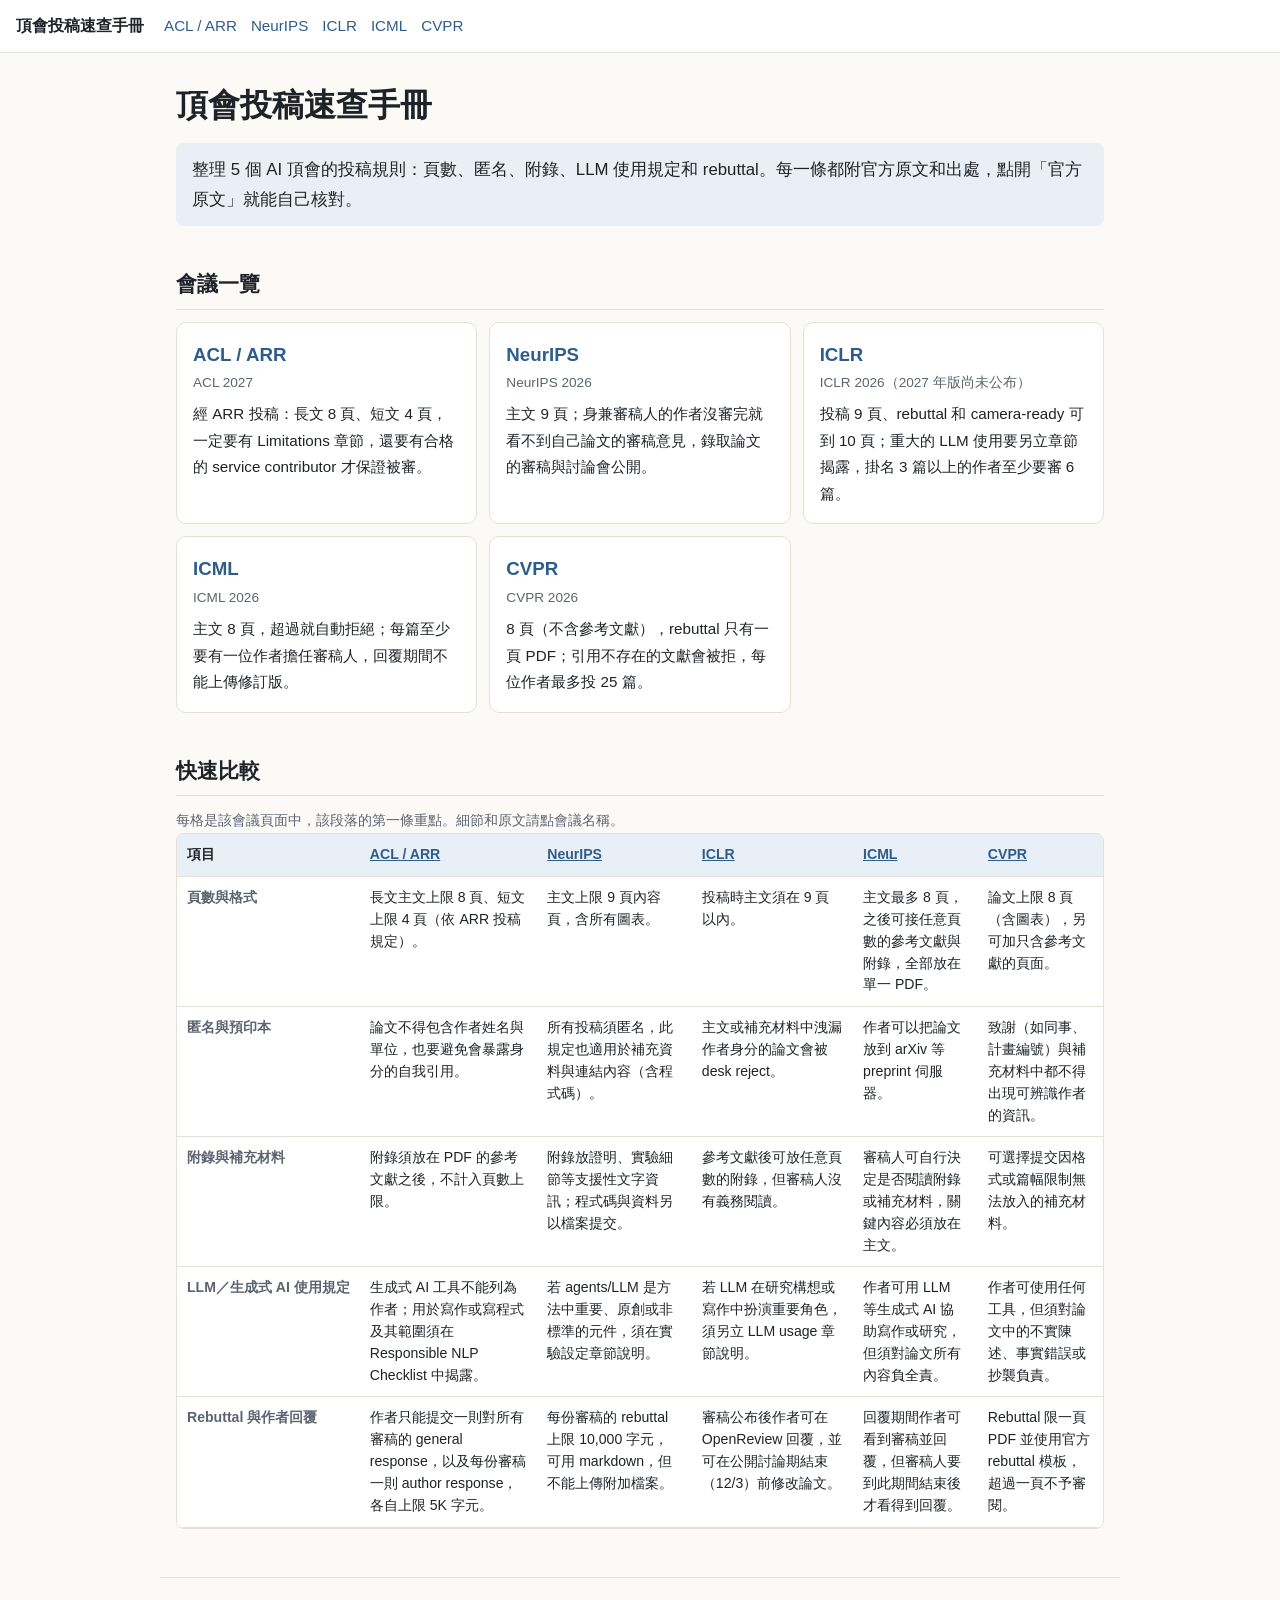
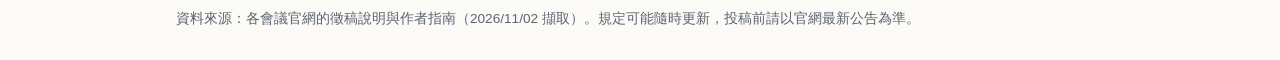
==== index.html @ 043d228f "建立頂會投稿速查手冊：CLAUDE.md 規則、資料、建置腳本與網站 Co-Authored-By: Claude Opus 5.5 <noreply@anthropic.com>" ====
<!doctype html>
<html lang="zh-Hant">
<head>
<meta charset="utf-8">
<meta name="viewport" content="width=device-width, initial-scale=1">
<title>頂會投稿速查手冊</title>
<link rel="stylesheet" href="assets/style.css">
</head>
<body>
<header class="site">
  <a class="brand" href="index.html">頂會投稿速查手冊</a>
  <nav><a href="venues/acl-arr.html">ACL / ARR</a><a href="venues/neurips.html">NeurIPS</a><a href="venues/iclr.html">ICLR</a><a href="venues/icml.html">ICML</a><a href="venues/cvpr.html">CVPR</a></nav>
</header>
<main>
  <h1>頂會投稿速查手冊</h1>
  <p class="summary">整理 5 個 AI 頂會的投稿規則：頁數、匿名、附錄、LLM 使用規定和 rebuttal。每一條都附官方原文和出處，點開「官方原文」就能自己核對。</p>

  <h2>會議一覽</h2>
  <div class="cards"><a class="card" href="venues/acl-arr.html"><h3>ACL / ARR</h3><p class="edition">ACL 2027</p><p>經 ARR 投稿：長文 8 頁、短文 4 頁，一定要有 Limitations 章節，還要有合格的 service contributor 才保證被審。</p></a><a class="card" href="venues/neurips.html"><h3>NeurIPS</h3><p class="edition">NeurIPS 2026</p><p>主文 9 頁；身兼審稿人的作者沒審完就看不到自己論文的審稿意見，錄取論文的審稿與討論會公開。</p></a><a class="card" href="venues/iclr.html"><h3>ICLR</h3><p class="edition">ICLR 2026（2027 年版尚未公布）</p><p>投稿 9 頁、rebuttal 和 camera-ready 可到 10 頁；重大的 LLM 使用要另立章節揭露，掛名 3 篇以上的作者至少要審 6 篇。</p></a><a class="card" href="venues/icml.html"><h3>ICML</h3><p class="edition">ICML 2026</p><p>主文 8 頁，超過就自動拒絕；每篇至少要有一位作者擔任審稿人，回覆期間不能上傳修訂版。</p></a><a class="card" href="venues/cvpr.html"><h3>CVPR</h3><p class="edition">CVPR 2026</p><p>8 頁（不含參考文獻），rebuttal 只有一頁 PDF；引用不存在的文獻會被拒，每位作者最多投 25 篇。</p></a></div>

  <h2>快速比較</h2>
  <p class="note">每格是該會議頁面中，該段落的第一條重點。細節和原文請點會議名稱。</p>
  <div class="table-wrap">
    <table class="compare">
      <thead><tr><th scope="col">項目</th><th scope="col"><a href="venues/acl-arr.html">ACL / ARR</a></th><th scope="col"><a href="venues/neurips.html">NeurIPS</a></th><th scope="col"><a href="venues/iclr.html">ICLR</a></th><th scope="col"><a href="venues/icml.html">ICML</a></th><th scope="col"><a href="venues/cvpr.html">CVPR</a></th></tr></thead>
      <tbody><tr><th scope="row">頁數與格式</th><td>長文主文上限 8 頁、短文上限 4 頁（依 ARR 投稿規定）。</td><td>主文上限 9 頁內容頁，含所有圖表。</td><td>投稿時主文須在 9 頁以內。</td><td>主文最多 8 頁，之後可接任意頁數的參考文獻與附錄，全部放在單一 PDF。</td><td>論文上限 8 頁（含圖表），另可加只含參考文獻的頁面。</td></tr><tr><th scope="row">匿名與預印本</th><td>論文不得包含作者姓名與單位，也要避免會暴露身分的自我引用。</td><td>所有投稿須匿名，此規定也適用於補充資料與連結內容（含程式碼）。</td><td>主文或補充材料中洩漏作者身分的論文會被 desk reject。</td><td>作者可以把論文放到 arXiv 等 preprint 伺服器。</td><td>致謝（如同事、計畫編號）與補充材料中都不得出現可辨識作者的資訊。</td></tr><tr><th scope="row">附錄與補充材料</th><td>附錄須放在 PDF 的參考文獻之後，不計入頁數上限。</td><td>附錄放證明、實驗細節等支援性文字資訊；程式碼與資料另以檔案提交。</td><td>參考文獻後可放任意頁數的附錄，但審稿人沒有義務閱讀。</td><td>審稿人可自行決定是否閱讀附錄或補充材料，關鍵內容必須放在主文。</td><td>可選擇提交因格式或篇幅限制無法放入的補充材料。</td></tr><tr><th scope="row">LLM／生成式 AI 使用規定</th><td>生成式 AI 工具不能列為作者；用於寫作或寫程式及其範圍須在 Responsible NLP Checklist 中揭露。</td><td>若 agents/LLM 是方法中重要、原創或非標準的元件，須在實驗設定章節說明。</td><td>若 LLM 在研究構想或寫作中扮演重要角色，須另立 LLM usage 章節說明。</td><td>作者可用 LLM 等生成式 AI 協助寫作或研究，但須對論文所有內容負全責。</td><td>作者可使用任何工具，但須對論文中的不實陳述、事實錯誤或抄襲負責。</td></tr><tr><th scope="row">Rebuttal 與作者回覆</th><td>作者只能提交一則對所有審稿的 general response，以及每份審稿一則 author response，各自上限 5K 字元。</td><td>每份審稿的 rebuttal 上限 10,000 字元，可用 markdown，但不能上傳附加檔案。</td><td>審稿公布後作者可在 OpenReview 回覆，並可在公開討論期結束（12/3）前修改論文。</td><td>回覆期間作者可看到審稿並回覆，但審稿人要到此期間結束後才看得到回覆。</td><td>Rebuttal 限一頁 PDF 並使用官方 rebuttal 模板，超過一頁不予審閱。</td></tr></tbody>
    </table>
  </div>
</main>
<footer class="site">
  <p>資料來源：各會議官網的徵稿說明與作者指南（2026/11/02 擷取）。規定可能隨時更新，投稿前請以官網最新公告為準。</p>
</footer>
</body>
</html>
---- assets/style.css ----
:root {
  --bg: #fbfaf7;
  --surface: #ffffff;
  --text: #1f2328;
  --muted: #5d6470;
  --line: #e3e0d8;
  --accent: #2f5d8a;
  --accent-soft: #e8eff6;
  --quote: #f3f1ec;
  --font: -apple-system, BlinkMacSystemFont, "Noto Sans TC", "PingFang TC", "Microsoft JhengHei", sans-serif;
}
@media (prefers-color-scheme: dark) {
  :root {
    --bg: #15171a;
    --surface: #1d2024;
    --text: #e6e6e3;
    --muted: #a0a6ae;
    --line: #30343a;
    --accent: #8db7e0;
    --accent-soft: #223142;
    --quote: #24272c;
  }
}

* { box-sizing: border-box; }
body { margin: 0; background: var(--bg); color: var(--text); font: 16px/1.75 var(--font); }
a { color: var(--accent); }
main { max-width: 960px; margin: 0 auto; padding: 24px 16px 48px; }
h1 { font-size: 2rem; line-height: 1.3; margin: 8px 0; }
h2 { font-size: 1.3rem; margin: 40px 0 12px; padding-bottom: 6px; border-bottom: 1px solid var(--line); }
code { font-size: .9em; background: var(--quote); padding: 1px 5px; border-radius: 4px; }

header.site { display: flex; flex-wrap: wrap; gap: 8px 20px; align-items: center; padding: 12px 16px; border-bottom: 1px solid var(--line); background: var(--surface); }
header.site .brand { font-weight: 700; color: var(--text); text-decoration: none; }
header.site nav { display: flex; flex-wrap: wrap; gap: 4px 14px; font-size: .95rem; }
header.site nav a { text-decoration: none; }
footer.site { max-width: 960px; margin: 0 auto; padding: 16px; color: var(--muted); font-size: .85rem; border-top: 1px solid var(--line); }

.crumb, .full-name, .note { color: var(--muted); font-size: .9rem; margin: 0; }
.summary { font-size: 1.05rem; background: var(--accent-soft); padding: 12px 16px; border-radius: 8px; }
.toc { display: flex; flex-wrap: wrap; gap: 6px; margin: 16px 0; }
.toc a { font-size: .85rem; text-decoration: none; border: 1px solid var(--line); border-radius: 999px; padding: 2px 12px; background: var(--surface); }

.cards { display: grid; grid-template-columns: repeat(auto-fill, minmax(260px, 1fr)); gap: 12px; }
.card { display: block; padding: 16px; border: 1px solid var(--line); border-radius: 10px; background: var(--surface); color: var(--text); text-decoration: none; }
.card:hover { border-color: var(--accent); }
.card h3 { margin: 0; color: var(--accent); }
.card .edition { margin: 0 0 6px; color: var(--muted); font-size: .85rem; }
.card p:last-child { margin: 0; font-size: .95rem; }

.facts { list-style: none; padding: 0; margin: 0; }
.fact { padding: 12px 14px; margin-bottom: 8px; background: var(--surface); border: 1px solid var(--line); border-radius: 8px; }
.fact.missing { color: var(--muted); font-style: italic; }
.fact details { margin-top: 6px; }
.fact summary { cursor: pointer; color: var(--accent); font-size: .85rem; }
.fact blockquote { margin: 8px 0 4px; padding: 8px 12px; background: var(--quote); border-left: 3px solid var(--accent); font-size: .9rem; line-height: 1.6; }
.cite { margin: 0; font-size: .8rem; color: var(--muted); }
.sources { padding-left: 20px; }

.table-wrap { overflow-x: auto; border: 1px solid var(--line); border-radius: 8px; }
.compare { border-collapse: collapse; width: 100%; min-width: 760px; background: var(--surface); font-size: .88rem; line-height: 1.55; }
.compare th, .compare td { border-bottom: 1px solid var(--line); padding: 10px; text-align: left; vertical-align: top; }
.compare thead th { background: var(--accent-soft); }
.compare tbody th { white-space: nowrap; color: var(--muted); font-weight: 600; }
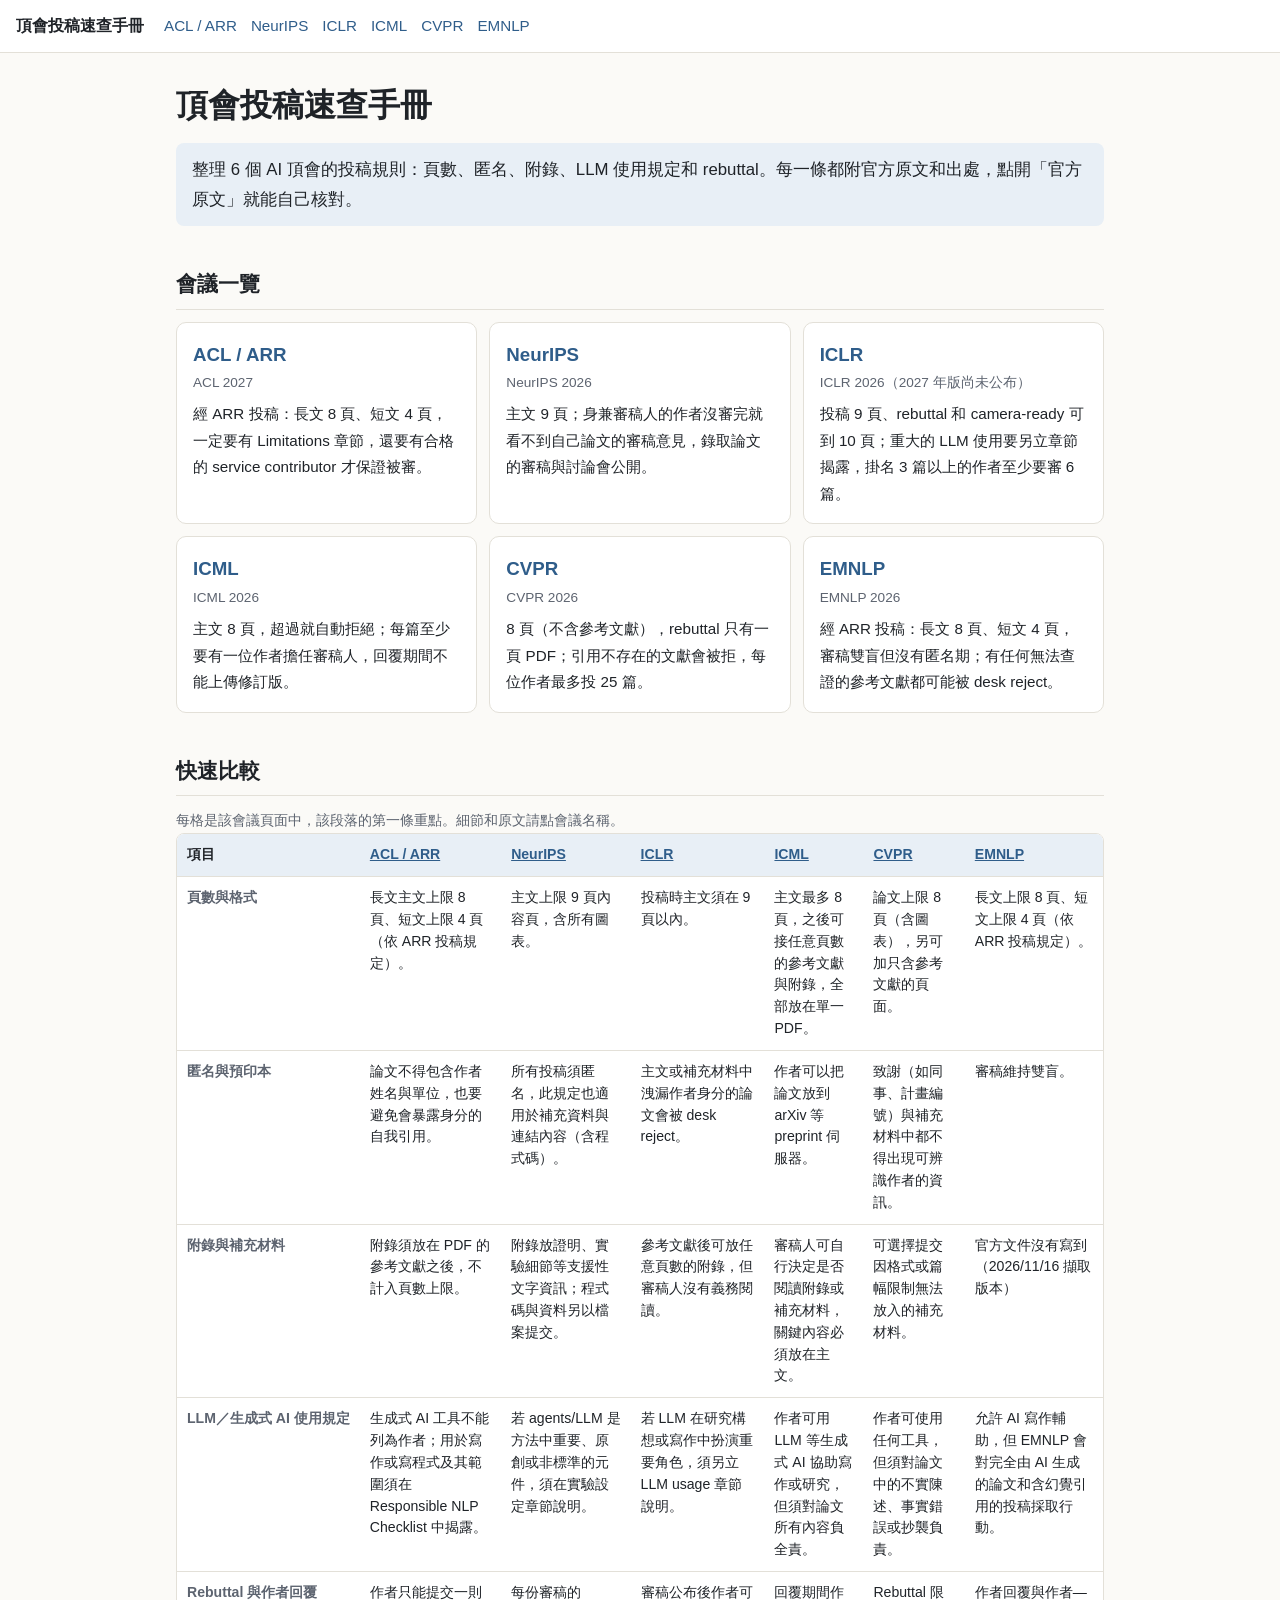
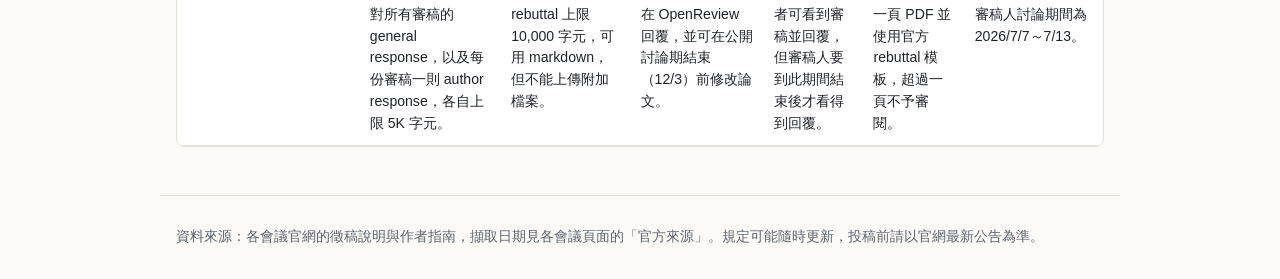
==== commit 0ece3984: "CLAUDE.md v2：依新增 EMNLP 時 AI 回報的 7 個不清楚之處修訂規則 Co-Authored-By: Claude Opus 5.5 <noreply@anthropic.com>" ====
--- a/index.html
+++ b/index.html
@@ -9,26 +9,26 @@
 <body>
 <header class="site">
   <a class="brand" href="index.html">頂會投稿速查手冊</a>
-  <nav><a href="venues/acl-arr.html">ACL / ARR</a><a href="venues/neurips.html">NeurIPS</a><a href="venues/iclr.html">ICLR</a><a href="venues/icml.html">ICML</a><a href="venues/cvpr.html">CVPR</a></nav>
+  <nav><a href="venues/acl-arr.html">ACL / ARR</a><a href="venues/neurips.html">NeurIPS</a><a href="venues/iclr.html">ICLR</a><a href="venues/icml.html">ICML</a><a href="venues/cvpr.html">CVPR</a><a href="venues/emnlp.html">EMNLP</a></nav>
 </header>
 <main>
   <h1>頂會投稿速查手冊</h1>
-  <p class="summary">整理 5 個 AI 頂會的投稿規則：頁數、匿名、附錄、LLM 使用規定和 rebuttal。每一條都附官方原文和出處，點開「官方原文」就能自己核對。</p>
+  <p class="summary">整理 6 個 AI 頂會的投稿規則：頁數、匿名、附錄、LLM 使用規定和 rebuttal。每一條都附官方原文和出處，點開「官方原文」就能自己核對。</p>
 
   <h2>會議一覽</h2>
-  <div class="cards"><a class="card" href="venues/acl-arr.html"><h3>ACL / ARR</h3><p class="edition">ACL 2027</p><p>經 ARR 投稿：長文 8 頁、短文 4 頁，一定要有 Limitations 章節，還要有合格的 service contributor 才保證被審。</p></a><a class="card" href="venues/neurips.html"><h3>NeurIPS</h3><p class="edition">NeurIPS 2026</p><p>主文 9 頁；身兼審稿人的作者沒審完就看不到自己論文的審稿意見，錄取論文的審稿與討論會公開。</p></a><a class="card" href="venues/iclr.html"><h3>ICLR</h3><p class="edition">ICLR 2026（2027 年版尚未公布）</p><p>投稿 9 頁、rebuttal 和 camera-ready 可到 10 頁；重大的 LLM 使用要另立章節揭露，掛名 3 篇以上的作者至少要審 6 篇。</p></a><a class="card" href="venues/icml.html"><h3>ICML</h3><p class="edition">ICML 2026</p><p>主文 8 頁，超過就自動拒絕；每篇至少要有一位作者擔任審稿人，回覆期間不能上傳修訂版。</p></a><a class="card" href="venues/cvpr.html"><h3>CVPR</h3><p class="edition">CVPR 2026</p><p>8 頁（不含參考文獻），rebuttal 只有一頁 PDF；引用不存在的文獻會被拒，每位作者最多投 25 篇。</p></a></div>
+  <div class="cards"><a class="card" href="venues/acl-arr.html"><h3>ACL / ARR</h3><p class="edition">ACL 2027</p><p>經 ARR 投稿：長文 8 頁、短文 4 頁，一定要有 Limitations 章節，還要有合格的 service contributor 才保證被審。</p></a><a class="card" href="venues/neurips.html"><h3>NeurIPS</h3><p class="edition">NeurIPS 2026</p><p>主文 9 頁；身兼審稿人的作者沒審完就看不到自己論文的審稿意見，錄取論文的審稿與討論會公開。</p></a><a class="card" href="venues/iclr.html"><h3>ICLR</h3><p class="edition">ICLR 2026（2027 年版尚未公布）</p><p>投稿 9 頁、rebuttal 和 camera-ready 可到 10 頁；重大的 LLM 使用要另立章節揭露，掛名 3 篇以上的作者至少要審 6 篇。</p></a><a class="card" href="venues/icml.html"><h3>ICML</h3><p class="edition">ICML 2026</p><p>主文 8 頁，超過就自動拒絕；每篇至少要有一位作者擔任審稿人，回覆期間不能上傳修訂版。</p></a><a class="card" href="venues/cvpr.html"><h3>CVPR</h3><p class="edition">CVPR 2026</p><p>8 頁（不含參考文獻），rebuttal 只有一頁 PDF；引用不存在的文獻會被拒，每位作者最多投 25 篇。</p></a><a class="card" href="venues/emnlp.html"><h3>EMNLP</h3><p class="edition">EMNLP 2026</p><p>經 ARR 投稿：長文 8 頁、短文 4 頁，審稿雙盲但沒有匿名期；有任何無法查證的參考文獻都可能被 desk reject。</p></a></div>
 
   <h2>快速比較</h2>
   <p class="note">每格是該會議頁面中，該段落的第一條重點。細節和原文請點會議名稱。</p>
   <div class="table-wrap">
     <table class="compare">
-      <thead><tr><th scope="col">項目</th><th scope="col"><a href="venues/acl-arr.html">ACL / ARR</a></th><th scope="col"><a href="venues/neurips.html">NeurIPS</a></th><th scope="col"><a href="venues/iclr.html">ICLR</a></th><th scope="col"><a href="venues/icml.html">ICML</a></th><th scope="col"><a href="venues/cvpr.html">CVPR</a></th></tr></thead>
-      <tbody><tr><th scope="row">頁數與格式</th><td>長文主文上限 8 頁、短文上限 4 頁（依 ARR 投稿規定）。</td><td>主文上限 9 頁內容頁，含所有圖表。</td><td>投稿時主文須在 9 頁以內。</td><td>主文最多 8 頁，之後可接任意頁數的參考文獻與附錄，全部放在單一 PDF。</td><td>論文上限 8 頁（含圖表），另可加只含參考文獻的頁面。</td></tr><tr><th scope="row">匿名與預印本</th><td>論文不得包含作者姓名與單位，也要避免會暴露身分的自我引用。</td><td>所有投稿須匿名，此規定也適用於補充資料與連結內容（含程式碼）。</td><td>主文或補充材料中洩漏作者身分的論文會被 desk reject。</td><td>作者可以把論文放到 arXiv 等 preprint 伺服器。</td><td>致謝（如同事、計畫編號）與補充材料中都不得出現可辨識作者的資訊。</td></tr><tr><th scope="row">附錄與補充材料</th><td>附錄須放在 PDF 的參考文獻之後，不計入頁數上限。</td><td>附錄放證明、實驗細節等支援性文字資訊；程式碼與資料另以檔案提交。</td><td>參考文獻後可放任意頁數的附錄，但審稿人沒有義務閱讀。</td><td>審稿人可自行決定是否閱讀附錄或補充材料，關鍵內容必須放在主文。</td><td>可選擇提交因格式或篇幅限制無法放入的補充材料。</td></tr><tr><th scope="row">LLM／生成式 AI 使用規定</th><td>生成式 AI 工具不能列為作者；用於寫作或寫程式及其範圍須在 Responsible NLP Checklist 中揭露。</td><td>若 agents/LLM 是方法中重要、原創或非標準的元件，須在實驗設定章節說明。</td><td>若 LLM 在研究構想或寫作中扮演重要角色，須另立 LLM usage 章節說明。</td><td>作者可用 LLM 等生成式 AI 協助寫作或研究，但須對論文所有內容負全責。</td><td>作者可使用任何工具，但須對論文中的不實陳述、事實錯誤或抄襲負責。</td></tr><tr><th scope="row">Rebuttal 與作者回覆</th><td>作者只能提交一則對所有審稿的 general response，以及每份審稿一則 author response，各自上限 5K 字元。</td><td>每份審稿的 rebuttal 上限 10,000 字元，可用 markdown，但不能上傳附加檔案。</td><td>審稿公布後作者可在 OpenReview 回覆，並可在公開討論期結束（12/3）前修改論文。</td><td>回覆期間作者可看到審稿並回覆，但審稿人要到此期間結束後才看得到回覆。</td><td>Rebuttal 限一頁 PDF 並使用官方 rebuttal 模板，超過一頁不予審閱。</td></tr></tbody>
+      <thead><tr><th scope="col">項目</th><th scope="col"><a href="venues/acl-arr.html">ACL / ARR</a></th><th scope="col"><a href="venues/neurips.html">NeurIPS</a></th><th scope="col"><a href="venues/iclr.html">ICLR</a></th><th scope="col"><a href="venues/icml.html">ICML</a></th><th scope="col"><a href="venues/cvpr.html">CVPR</a></th><th scope="col"><a href="venues/emnlp.html">EMNLP</a></th></tr></thead>
+      <tbody><tr><th scope="row">頁數與格式</th><td>長文主文上限 8 頁、短文上限 4 頁（依 ARR 投稿規定）。</td><td>主文上限 9 頁內容頁，含所有圖表。</td><td>投稿時主文須在 9 頁以內。</td><td>主文最多 8 頁，之後可接任意頁數的參考文獻與附錄，全部放在單一 PDF。</td><td>論文上限 8 頁（含圖表），另可加只含參考文獻的頁面。</td><td>長文上限 8 頁、短文上限 4 頁（依 ARR 投稿規定）。</td></tr><tr><th scope="row">匿名與預印本</th><td>論文不得包含作者姓名與單位，也要避免會暴露身分的自我引用。</td><td>所有投稿須匿名，此規定也適用於補充資料與連結內容（含程式碼）。</td><td>主文或補充材料中洩漏作者身分的論文會被 desk reject。</td><td>作者可以把論文放到 arXiv 等 preprint 伺服器。</td><td>致謝（如同事、計畫編號）與補充材料中都不得出現可辨識作者的資訊。</td><td>審稿維持雙盲。</td></tr><tr><th scope="row">附錄與補充材料</th><td>附錄須放在 PDF 的參考文獻之後，不計入頁數上限。</td><td>附錄放證明、實驗細節等支援性文字資訊；程式碼與資料另以檔案提交。</td><td>參考文獻後可放任意頁數的附錄，但審稿人沒有義務閱讀。</td><td>審稿人可自行決定是否閱讀附錄或補充材料，關鍵內容必須放在主文。</td><td>可選擇提交因格式或篇幅限制無法放入的補充材料。</td><td>官方文件沒有寫到（2026/11/16 擷取版本）</td></tr><tr><th scope="row">LLM／生成式 AI 使用規定</th><td>生成式 AI 工具不能列為作者；用於寫作或寫程式及其範圍須在 Responsible NLP Checklist 中揭露。</td><td>若 agents/LLM 是方法中重要、原創或非標準的元件，須在實驗設定章節說明。</td><td>若 LLM 在研究構想或寫作中扮演重要角色，須另立 LLM usage 章節說明。</td><td>作者可用 LLM 等生成式 AI 協助寫作或研究，但須對論文所有內容負全責。</td><td>作者可使用任何工具，但須對論文中的不實陳述、事實錯誤或抄襲負責。</td><td>允許 AI 寫作輔助，但 EMNLP 會對完全由 AI 生成的論文和含幻覺引用的投稿採取行動。</td></tr><tr><th scope="row">Rebuttal 與作者回覆</th><td>作者只能提交一則對所有審稿的 general response，以及每份審稿一則 author response，各自上限 5K 字元。</td><td>每份審稿的 rebuttal 上限 10,000 字元，可用 markdown，但不能上傳附加檔案。</td><td>審稿公布後作者可在 OpenReview 回覆，並可在公開討論期結束（12/3）前修改論文。</td><td>回覆期間作者可看到審稿並回覆，但審稿人要到此期間結束後才看得到回覆。</td><td>Rebuttal 限一頁 PDF 並使用官方 rebuttal 模板，超過一頁不予審閱。</td><td>作者回覆與作者—審稿人討論期間為 2026/7/7～7/13。</td></tr></tbody>
     </table>
   </div>
 </main>
 <footer class="site">
-  <p>資料來源：各會議官網的徵稿說明與作者指南（2026/11/02 擷取）。規定可能隨時更新，投稿前請以官網最新公告為準。</p>
+  <p>資料來源：各會議官網的徵稿說明與作者指南，擷取日期見各會議頁面的「官方來源」。規定可能隨時更新，投稿前請以官網最新公告為準。</p>
 </footer>
 </body>
 </html>
